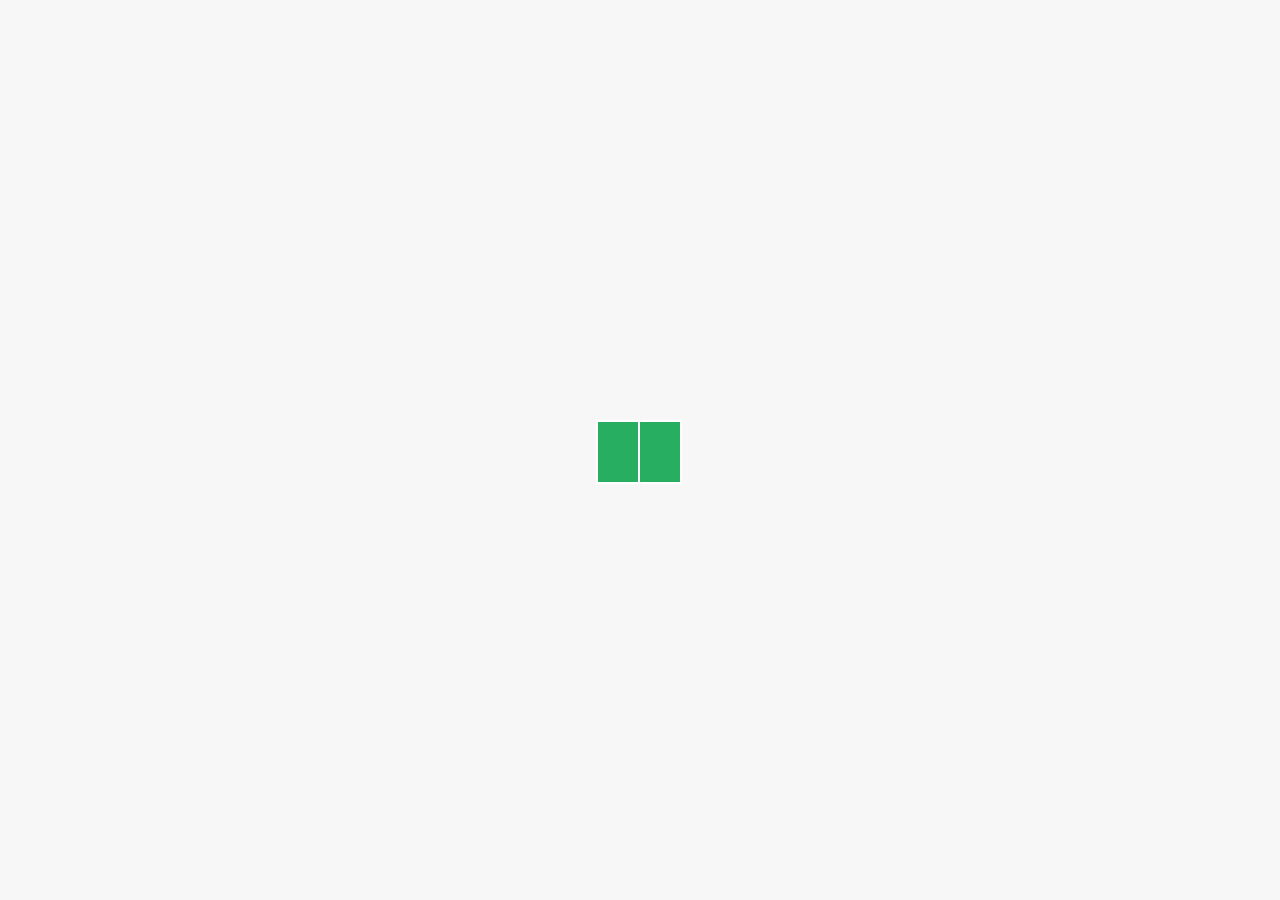
==== explore.html @ 34c66d19 "website cleaned for fresh start, 3 new pags added, favorites section added, dummy testimonials remov" ====
<!DOCTYPE html>
<html lang="en">
<head>
    <meta charset="UTF-8">
    <meta name="viewport" content="width=device-width, initial-scale=1.0">
    <title>Bookly | Explore</title>
    <link rel="stylesheet" href="https://cdnjs.cloudflare.com/ajax/libs/font-awesome/5.15.4/css/all.min.css">
    <link rel="stylesheet" href="style.css">
</head>
<body>

    <div class="loader-container"><div class="flipping-book"></div></div>

    <header class="header">
        <div class="header-1">
            <a href="index.html" class="logo"><i class="fas fa-book-open"></i> bookly</a>
            <div class="icons">
                <i class="fas fa-moon" id="theme-toggle"></i>
            </div>
        </div>
        <nav class="navbar">
            <a href="index.html">Home</a>
            <a href="library.html">Library</a>
            <a href="explore.html" class="active">Explore</a>
            <a href="support.html">Support</a>
        </nav>
    </header>

    <main>
        <section>
            <h2 class="heading"><span>Beyond Bookly</span></h2>
            <p style="text-align: center; font-size: 1.6rem; margin-bottom: 4rem;">Check out these other highly recommended free resources to aid your studies.</p>
            
            <div class="book-grid">
                <div class="book-card" style="padding: 4rem 2rem;">
                    <i class="fas fa-globe" style="font-size: 5rem; color: var(--green); margin-bottom: 2rem;"></i>
                    <h3>Official NCERT Portal</h3>
                    <p style="font-size: 1.4rem; color: var(--text-light); margin-bottom: 2rem;">Direct access to government curriculums.</p>
                    <a href="https://ncert.nic.in/" target="_blank" class="btn">Visit Site</a>
                </div>

                <div class="book-card" style="padding: 4rem 2rem;">
                    <i class="fas fa-laptop-code" style="font-size: 5rem; color: var(--green); margin-bottom: 2rem;"></i>
                    <h3>Khan Academy</h3>
                    <p style="font-size: 1.4rem; color: var(--text-light); margin-bottom: 2rem;">Free video tutorials and interactive lessons.</p>
                    <a href="https://www.khanacademy.org/" target="_blank" class="btn">Visit Site</a>
                </div>

                <div class="book-card" style="padding: 4rem 2rem;">
                    <i class="fas fa-university" style="font-size: 5rem; color: var(--green); margin-bottom: 2rem;"></i>
                    <h3>Project Gutenberg</h3>
                    <p style="font-size: 1.4rem; color: var(--text-light); margin-bottom: 2rem;">Library of over 70,000 free classic eBooks.</p>
                    <a href="https://www.gutenberg.org/" target="_blank" class="btn">Visit Site</a>
                </div>
            </div>
        </section>
    </main>

    <footer class="footer">
        <div class="credit">Created by Srijit Banerjee | All Rights Reserved</div>
    </footer>

    <script src="script.js"></script>
</body>
</html>
---- style.css ----
@import url('https://fonts.googleapis.com/css2?family=Poppins:wght@300;400;500;600&display=swap');

:root {
    --green: #27ae60;
    --dark-green: #219150;
    --bg-color: #f7f7f7;
    --text-main: #444;
    --text-light: #666;
    --card-bg: #fff;
    --border: 1px solid rgba(0,0,0,0.1);
    --shadow: 0 .5rem 1rem rgba(0,0,0,0.1);
}

/* Dark Mode Variables */
body.dark-mode {
    --bg-color: #1a1a1a;
    --text-main: #f1f1f1;
    --text-light: #bbb;
    --card-bg: #2a2a2a;
    --border: 1px solid rgba(255,255,255,0.1);
    --shadow: 0 .5rem 1rem rgba(0,0,0,0.3);
}

* {
    margin: 0; padding: 0;
    box-sizing: border-box;
    font-family: 'Poppins', sans-serif;
    text-decoration: none;
    transition: background-color 0.3s, color 0.3s;
}

html {
    font-size: 62.5%;
    scroll-behavior: smooth;
}

/* Sticky Footer Layout */
body {
    background: var(--bg-color);
    color: var(--text-main);
    display: flex;
    flex-direction: column;
    min-height: 100vh;
}

section { padding: 5rem 9%; }
main { flex: 1; } /* Pushes footer to bottom */

.heading { text-align: center; margin-bottom: 3rem; }
.heading span { font-size: 3rem; color: var(--text-main); border-bottom: 3px solid var(--green); padding-bottom: 0.5rem; }

.btn {
    display: inline-block;
    padding: 1rem 3rem;
    border-radius: 0.5rem;
    color: #fff;
    background: var(--green);
    font-size: 1.7rem;
    font-weight: 500;
    cursor: pointer;
    border: none;
}
.btn:hover { background: var(--dark-green); }

/* Header Improvements */
.header { background: var(--card-bg); box-shadow: var(--shadow); position: sticky; top: 0; z-index: 1000; }
.header-1 { display: flex; justify-content: space-between; align-items: center; padding: 2rem 9%; }
.logo { font-size: 2.5rem; font-weight: 600; color: var(--text-main); }
.logo i { color: var(--green); }

.search-form { display: flex; align-items: center; background: var(--bg-color); border-radius: 5rem; padding: 0.5rem 2rem; width: 40rem; }
.search-form input { background: transparent; border: none; font-size: 1.6rem; width: 100%; outline: none; color: var(--text-main); }
.search-form label { font-size: 2rem; color: var(--text-light); cursor: pointer; }

.icons i, .icons a { font-size: 2.5rem; color: var(--text-main); margin-left: 2rem; cursor: pointer; }
.icons i:hover, .icons a:hover { color: var(--green); }

.navbar { display: flex; justify-content: center; background: var(--green); }
.navbar a { color: #fff; font-size: 1.6rem; padding: 1.5rem 3rem; }
.navbar a:hover, .navbar a.active { background: var(--dark-green); }

/* Books Grid & Cards */
.book-grid { display: grid; grid-template-columns: repeat(auto-fit, minmax(25rem, 1fr)); gap: 2rem; }
.book-card { background: var(--card-bg); border-radius: 1rem; padding: 2rem; text-align: center; border: var(--border); position: relative; }
.book-card:hover { transform: translateY(-5px); box-shadow: var(--shadow); }
.book-card img { height: 20rem; object-fit: cover; margin-bottom: 1.5rem; border-radius: 0.5rem; }
.book-card h3 { font-size: 1.8rem; color: var(--text-main); margin-bottom: 1rem; }
.fav-btn { position: absolute; top: 1.5rem; right: 1.5rem; font-size: 2rem; color: #ccc; cursor: pointer; background: var(--card-bg); padding: 0.5rem; border-radius: 50%; }
.fav-btn.active { color: #e74c3c; } /* Red heart */

/* Modern Subscription Widget */
.newsletter { background: var(--card-bg); text-align: center; border-radius: 1rem; margin: 2rem 9%; padding: 4rem 2rem; border: var(--border); }
.newsletter h3 { font-size: 2.5rem; margin-bottom: 1rem; }
.newsletter form { display: flex; max-width: 50rem; margin: 0 auto; border-radius: 5rem; overflow: hidden; border: 1px solid var(--green); }
.newsletter input[type="email"] { flex: 1; padding: 1.5rem 2rem; font-size: 1.6rem; border: none; outline: none; background: var(--bg-color); color: var(--text-main); }
.newsletter input[type="submit"] { background: var(--green); color: #fff; border: none; padding: 0 3rem; font-size: 1.6rem; cursor: pointer; }

/* Fixed Footer */
.footer { background: var(--card-bg); border-top: var(--border); padding: 5rem 9% 2rem; margin-top: auto; }
.footer .box-container { display: grid; grid-template-columns: repeat(auto-fit, minmax(25rem, 1fr)); gap: 3rem; }
.footer h3 { font-size: 2.2rem; color: var(--text-main); margin-bottom: 2rem; }
.footer a { display: block; font-size: 1.5rem; color: var(--text-light); margin-bottom: 1rem; }
.footer a:hover { color: var(--green); padding-left: 1rem; }
.credit { text-align: center; font-size: 1.5rem; color: var(--text-light); border-top: var(--border); padding-top: 2rem; margin-top: 3rem; }

/* Iconic Flipping Book Loader */
.loader-container { position: fixed; inset: 0; background: var(--bg-color); display: flex; justify-content: center; align-items: center; z-index: 10000; transition: opacity 0.5s ease; }
.loader-container.hidden { opacity: 0; pointer-events: none; }
.flipping-book { width: 80px; height: 60px; position: relative; perspective: 200px; }
.flipping-book::before, .flipping-book::after { content: ''; position: absolute; width: 50%; height: 100%; background: var(--green); border: 2px solid #fff; border-radius: 2px; }
.flipping-book::before { right: 50%; transform-origin: right; animation: flipPage 1.2s infinite linear; }
.flipping-book::after { left: 50%; border-left: none; }
@keyframes flipPage { 0% { transform: rotateY(0deg); } 100% { transform: rotateY(-180deg); } }
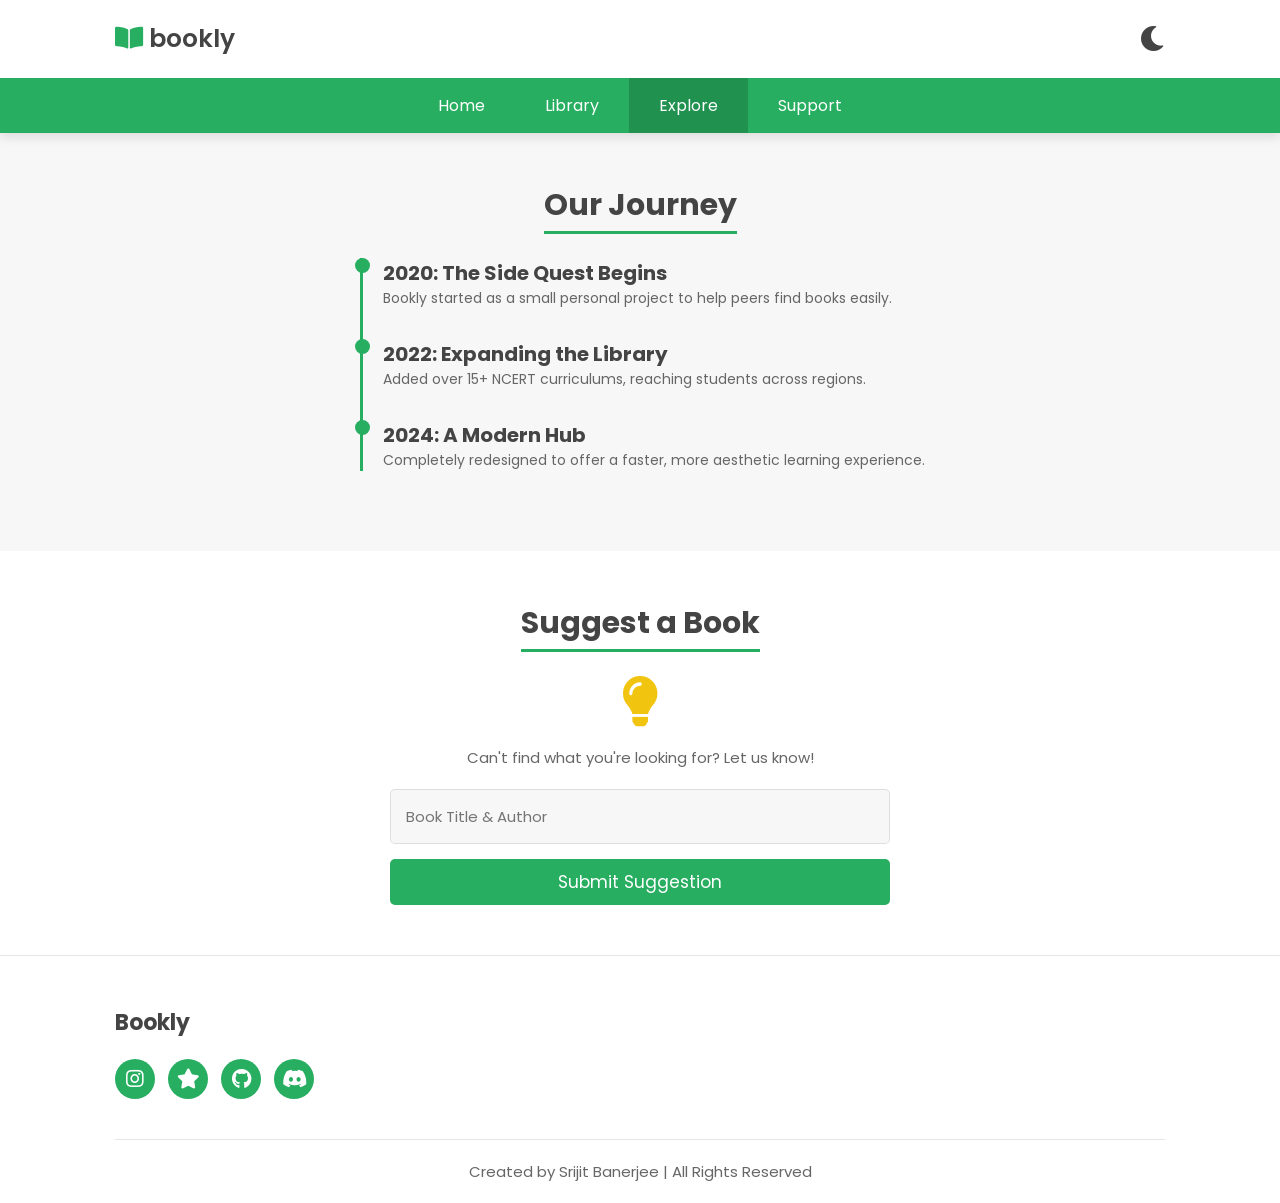
==== commit 76e966e8: "Pages organised, 4 sliders added in home page, top shelf shifted to centre, map added in support pag" ====
--- a/explore.html
+++ b/explore.html
@@ -9,7 +9,9 @@
 </head>
 <body>
 
-    <div class="loader-container"><div class="flipping-book"></div></div>
+    <div class="loader-container">
+        <div class="book-loader"><div class="cover left"></div><div class="page"></div><div class="page"></div><div class="page"></div><div class="cover right"></div></div>
+    </div>
 
     <header class="header">
         <div class="header-1">
@@ -28,35 +30,50 @@
 
     <main>
         <section>
-            <h2 class="heading"><span>Beyond Bookly</span></h2>
-            <p style="text-align: center; font-size: 1.6rem; margin-bottom: 4rem;">Check out these other highly recommended free resources to aid your studies.</p>
-            
-            <div class="book-grid">
-                <div class="book-card" style="padding: 4rem 2rem;">
-                    <i class="fas fa-globe" style="font-size: 5rem; color: var(--green); margin-bottom: 2rem;"></i>
-                    <h3>Official NCERT Portal</h3>
-                    <p style="font-size: 1.4rem; color: var(--text-light); margin-bottom: 2rem;">Direct access to government curriculums.</p>
-                    <a href="https://ncert.nic.in/" target="_blank" class="btn">Visit Site</a>
+            <h2 class="heading"><span>Our Journey</span></h2>
+            <div style="max-width: 600px; margin: 0 auto;">
+                <div class="timeline">
+                    <div class="timeline-item">
+                        <h3>2020: The Side Quest Begins</h3>
+                        <p>Bookly started as a small personal project to help peers find books easily.</p>
+                    </div>
+                    <div class="timeline-item">
+                        <h3>2022: Expanding the Library</h3>
+                        <p>Added over 15+ NCERT curriculums, reaching students across regions.</p>
+                    </div>
+                    <div class="timeline-item">
+                        <h3>2024: A Modern Hub</h3>
+                        <p>Completely redesigned to offer a faster, more aesthetic learning experience.</p>
+                    </div>
                 </div>
+            </div>
+        </section>
 
-                <div class="book-card" style="padding: 4rem 2rem;">
-                    <i class="fas fa-laptop-code" style="font-size: 5rem; color: var(--green); margin-bottom: 2rem;"></i>
-                    <h3>Khan Academy</h3>
-                    <p style="font-size: 1.4rem; color: var(--text-light); margin-bottom: 2rem;">Free video tutorials and interactive lessons.</p>
-                    <a href="https://www.khanacademy.org/" target="_blank" class="btn">Visit Site</a>
-                </div>
-
-                <div class="book-card" style="padding: 4rem 2rem;">
-                    <i class="fas fa-university" style="font-size: 5rem; color: var(--green); margin-bottom: 2rem;"></i>
-                    <h3>Project Gutenberg</h3>
-                    <p style="font-size: 1.4rem; color: var(--text-light); margin-bottom: 2rem;">Library of over 70,000 free classic eBooks.</p>
-                    <a href="https://www.gutenberg.org/" target="_blank" class="btn">Visit Site</a>
-                </div>
+        <section style="background: var(--card-bg);">
+            <h2 class="heading"><span>Suggest a Book</span></h2>
+            <div style="max-width: 500px; margin: 0 auto; text-align: center;">
+                <i class="fas fa-lightbulb" style="font-size: 5rem; color: #f1c40f; margin-bottom: 2rem;"></i>
+                <p style="font-size: 1.5rem; color: var(--text-light); margin-bottom: 2rem;">Can't find what you're looking for? Let us know!</p>
+                <form action="#">
+                    <input type="text" class="input-box" placeholder="Book Title & Author" required>
+                    <input type="submit" value="Submit Suggestion" class="btn" style="width: 100%;">
+                </form>
             </div>
         </section>
     </main>
 
     <footer class="footer">
+        <div class="box-container">
+            <div class="box">
+                <h3>Bookly</h3>
+                <div class="social-icons">
+                    <a href="#"><i class="fab fa-instagram"></i></a>
+                    <a href="#" title="Stardance"><i class="fas fa-star"></i></a>
+                    <a href="#"><i class="fab fa-github"></i></a>
+                    <a href="#"><i class="fab fa-discord"></i></a>
+                </div>
+            </div>
+        </div>
         <div class="credit">Created by Srijit Banerjee | All Rights Reserved</div>
     </footer>
 
--- a/style.css
+++ b/style.css
@@ -11,7 +11,6 @@
     --shadow: 0 .5rem 1rem rgba(0,0,0,0.1);
 }
 
-/* Dark Mode Variables */
 body.dark-mode {
     --bg-color: #1a1a1a;
     --text-main: #f1f1f1;
@@ -22,62 +21,45 @@
 }
 
 * {
-    margin: 0; padding: 0;
+    margin: 0; 
+    padding: 0;
     box-sizing: border-box;
     font-family: 'Poppins', sans-serif;
     text-decoration: none;
     transition: background-color 0.3s, color 0.3s;
 }
 
-html {
-    font-size: 62.5%;
-    scroll-behavior: smooth;
-}
-
-/* Sticky Footer Layout */
-body {
-    background: var(--bg-color);
-    color: var(--text-main);
-    display: flex;
-    flex-direction: column;
-    min-height: 100vh;
-}
-
+html { font-size: 62.5%; scroll-behavior: smooth; }
+body { background: var(--bg-color); color: var(--text-main); display: flex; flex-direction: column; min-height: 100vh; }
 section { padding: 5rem 9%; }
-main { flex: 1; } /* Pushes footer to bottom */
+main { flex: 1; }
 
 .heading { text-align: center; margin-bottom: 3rem; }
 .heading span { font-size: 3rem; color: var(--text-main); border-bottom: 3px solid var(--green); padding-bottom: 0.5rem; }
 
-.btn {
-    display: inline-block;
-    padding: 1rem 3rem;
-    border-radius: 0.5rem;
-    color: #fff;
-    background: var(--green);
-    font-size: 1.7rem;
-    font-weight: 500;
-    cursor: pointer;
-    border: none;
-}
+.btn { display: inline-block; padding: 1rem 3rem; border-radius: 0.5rem; color: #fff; background: var(--green); font-size: 1.7rem; cursor: pointer; border: none; }
 .btn:hover { background: var(--dark-green); }
 
-/* Header Improvements */
+/* Header */
 .header { background: var(--card-bg); box-shadow: var(--shadow); position: sticky; top: 0; z-index: 1000; }
 .header-1 { display: flex; justify-content: space-between; align-items: center; padding: 2rem 9%; }
 .logo { font-size: 2.5rem; font-weight: 600; color: var(--text-main); }
 .logo i { color: var(--green); }
-
 .search-form { display: flex; align-items: center; background: var(--bg-color); border-radius: 5rem; padding: 0.5rem 2rem; width: 40rem; }
 .search-form input { background: transparent; border: none; font-size: 1.6rem; width: 100%; outline: none; color: var(--text-main); }
 .search-form label { font-size: 2rem; color: var(--text-light); cursor: pointer; }
-
 .icons i, .icons a { font-size: 2.5rem; color: var(--text-main); margin-left: 2rem; cursor: pointer; }
 .icons i:hover, .icons a:hover { color: var(--green); }
-
 .navbar { display: flex; justify-content: center; background: var(--green); }
 .navbar a { color: #fff; font-size: 1.6rem; padding: 1.5rem 3rem; }
 .navbar a:hover, .navbar a.active { background: var(--dark-green); }
+
+/* Hero Shelf & Spotlight */
+.shelf-container { position: relative; margin: 4rem auto; max-width: 800px; padding-top: 5rem;}
+.spotlight { position: absolute; top: 0; left: 50%; transform: translateX(-50%); width: 300px; height: 300px; background: radial-gradient(ellipse at top, rgba(255, 255, 200, 0.5) 0%, transparent 70%); pointer-events: none; z-index: 10; }
+body.dark-mode .spotlight { background: radial-gradient(ellipse at top, rgba(255, 255, 200, 0.15) 0%, transparent 70%); }
+.shelf { border-bottom: 15px solid #444; border-radius: 3px; position: relative; box-shadow: 0 10px 15px rgba(0,0,0,0.2); }
+.shelf::before { content: ''; position: absolute; top: 15px; left: 0; width: 100%; height: 10px; background: #222; }
 
 /* Books Grid & Cards */
 .book-grid { display: grid; grid-template-columns: repeat(auto-fit, minmax(25rem, 1fr)); gap: 2rem; }
@@ -86,28 +68,46 @@
 .book-card img { height: 20rem; object-fit: cover; margin-bottom: 1.5rem; border-radius: 0.5rem; }
 .book-card h3 { font-size: 1.8rem; color: var(--text-main); margin-bottom: 1rem; }
 .fav-btn { position: absolute; top: 1.5rem; right: 1.5rem; font-size: 2rem; color: #ccc; cursor: pointer; background: var(--card-bg); padding: 0.5rem; border-radius: 50%; }
-.fav-btn.active { color: #e74c3c; } /* Red heart */
+.fav-btn.active { color: #e74c3c; }
 
-/* Modern Subscription Widget */
-.newsletter { background: var(--card-bg); text-align: center; border-radius: 1rem; margin: 2rem 9%; padding: 4rem 2rem; border: var(--border); }
-.newsletter h3 { font-size: 2.5rem; margin-bottom: 1rem; }
-.newsletter form { display: flex; max-width: 50rem; margin: 0 auto; border-radius: 5rem; overflow: hidden; border: 1px solid var(--green); }
-.newsletter input[type="email"] { flex: 1; padding: 1.5rem 2rem; font-size: 1.6rem; border: none; outline: none; background: var(--bg-color); color: var(--text-main); }
-.newsletter input[type="submit"] { background: var(--green); color: #fff; border: none; padding: 0 3rem; font-size: 1.6rem; cursor: pointer; }
+/* Library Filters */
+.filter-menu { display: flex; justify-content: center; gap: 1rem; margin-bottom: 3rem; flex-wrap: wrap; }
+.filter-btn { background: var(--card-bg); border: var(--border); padding: 1rem 2rem; font-size: 1.5rem; color: var(--text-main); cursor: pointer; border-radius: 5rem; }
+.filter-btn.active, .filter-btn:hover { background: var(--green); color: #fff; }
 
-/* Fixed Footer */
+/* Featured Widget */
+.featured-widget { display: flex; align-items: center; gap: 3rem; background: var(--card-bg); border: var(--border); border-radius: 1rem; padding: 4rem; margin: 4rem 9%; box-shadow: var(--shadow); }
+.featured-widget img { max-width: 300px; border-radius: 1rem; }
+.featured-content h2 { font-size: 3rem; color: var(--green); margin-bottom: 1rem; }
+.featured-content p { font-size: 1.5rem; color: var(--text-light); line-height: 1.8; margin-bottom: 2rem; }
+
+/* Forms & Timeline */
+.input-box { width: 100%; padding: 1.5rem; margin-bottom: 1.5rem; border: var(--border); border-radius: .5rem; background: var(--bg-color); color: var(--text-main); font-size: 1.5rem; outline: none; }
+.timeline { border-left: 3px solid var(--green); padding-left: 2rem; margin-left: 2rem; }
+.timeline-item { margin-bottom: 3rem; position: relative; }
+.timeline-item::before { content: ''; position: absolute; left: -2.8rem; top: 0; width: 1.5rem; height: 1.5rem; background: var(--green); border-radius: 50%; }
+.timeline-item h3 { font-size: 2rem; color: var(--text-main); }
+.timeline-item p { font-size: 1.4rem; color: var(--text-light); }
+
+/* Footer */
 .footer { background: var(--card-bg); border-top: var(--border); padding: 5rem 9% 2rem; margin-top: auto; }
 .footer .box-container { display: grid; grid-template-columns: repeat(auto-fit, minmax(25rem, 1fr)); gap: 3rem; }
 .footer h3 { font-size: 2.2rem; color: var(--text-main); margin-bottom: 2rem; }
 .footer a { display: block; font-size: 1.5rem; color: var(--text-light); margin-bottom: 1rem; }
 .footer a:hover { color: var(--green); padding-left: 1rem; }
+.social-icons a { display: inline-block; font-size: 2rem; color: #fff; background: var(--green); width: 4rem; height: 4rem; line-height: 4rem; text-align: center; border-radius: 50%; margin-right: 1rem; }
+.social-icons a:hover { background: var(--dark-green); transform: scale(1.1); }
 .credit { text-align: center; font-size: 1.5rem; color: var(--text-light); border-top: var(--border); padding-top: 2rem; margin-top: 3rem; }
 
-/* Iconic Flipping Book Loader */
+/* New Realistic Book Loader */
 .loader-container { position: fixed; inset: 0; background: var(--bg-color); display: flex; justify-content: center; align-items: center; z-index: 10000; transition: opacity 0.5s ease; }
 .loader-container.hidden { opacity: 0; pointer-events: none; }
-.flipping-book { width: 80px; height: 60px; position: relative; perspective: 200px; }
-.flipping-book::before, .flipping-book::after { content: ''; position: absolute; width: 50%; height: 100%; background: var(--green); border: 2px solid #fff; border-radius: 2px; }
-.flipping-book::before { right: 50%; transform-origin: right; animation: flipPage 1.2s infinite linear; }
-.flipping-book::after { left: 50%; border-left: none; }
-@keyframes flipPage { 0% { transform: rotateY(0deg); } 100% { transform: rotateY(-180deg); } }+.book-loader { width: 80px; height: 60px; position: relative; perspective: 400px; }
+.book-loader .cover { position: absolute; width: 50%; height: 100%; background: var(--green); border-radius: 2px; }
+.book-loader .cover.left { left: 0; }
+.book-loader .cover.right { right: 0; }
+.book-loader .page { position: absolute; right: 50%; width: 50%; height: 96%; top: 2%; background: #fff; border: 1px solid #ddd; transform-origin: right; border-radius: 2px; animation: shuffle 1.5s infinite linear; }
+.book-loader .page:nth-child(3) { animation-delay: 0.2s; }
+.book-loader .page:nth-child(4) { animation-delay: 0.4s; }
+.book-loader .page:nth-child(5) { animation-delay: 0.6s; }
+@keyframes shuffle { 0% { transform: rotateY(0deg); z-index: 10; } 100% { transform: rotateY(-180deg); z-index: 1; } }
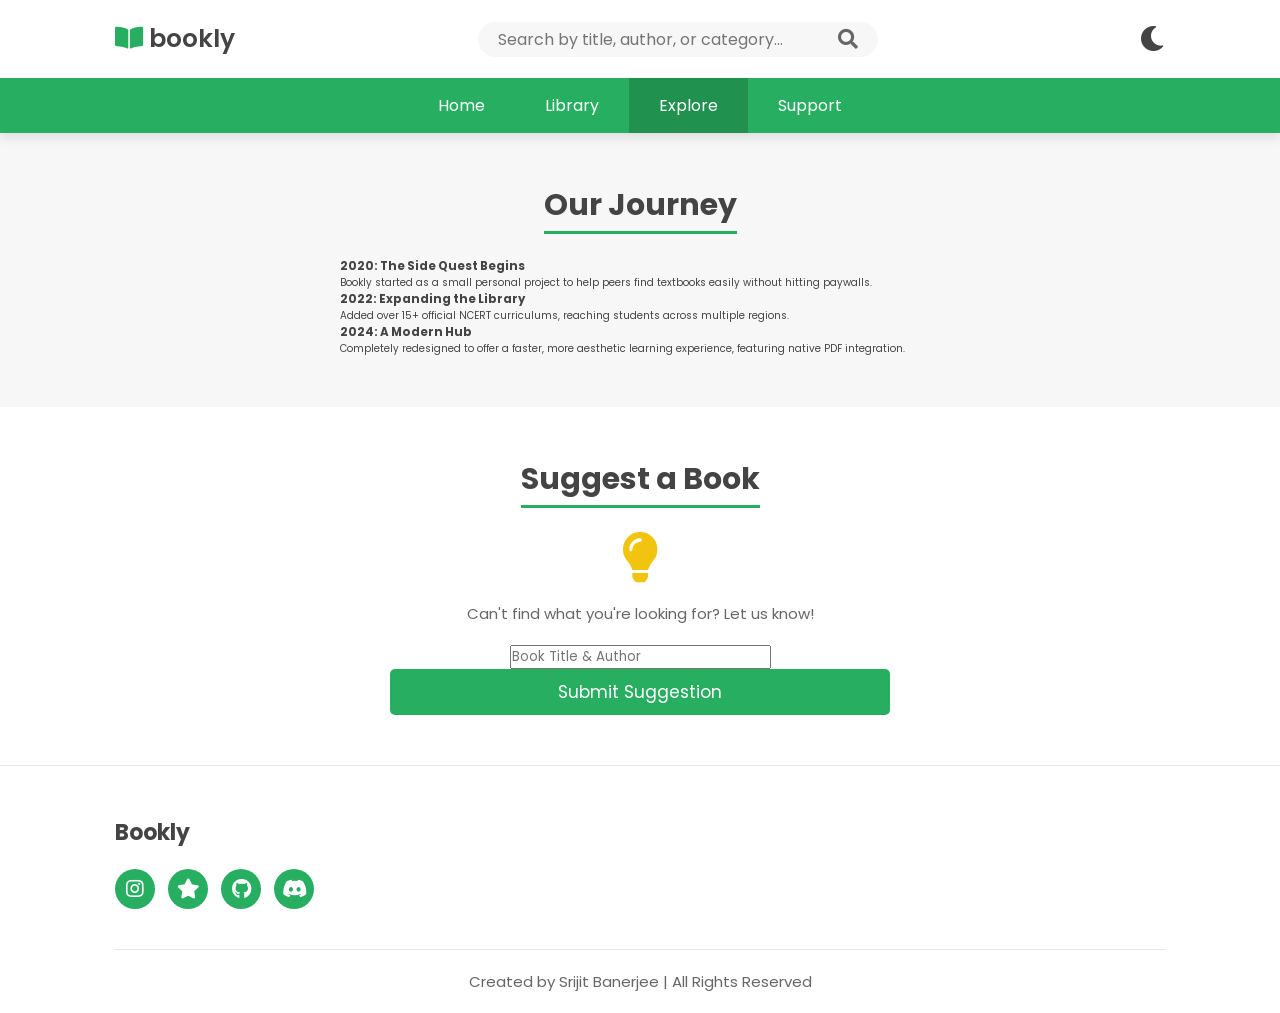
==== commit 52be1560: "Implement global search engine and structural standardization and standardized the header across all" ====
--- a/explore.html
+++ b/explore.html
@@ -16,6 +16,13 @@
     <header class="header">
         <div class="header-1">
             <a href="index.html" class="logo"><i class="fas fa-book-open"></i> bookly</a>
+            
+            <form action="" class="search-form">
+                <input type="search" placeholder="Search by title, author, or category..." id="search-box">
+                <label for="search-box" class="fas fa-search"></label>
+                <div id="search-results" class="search-results-container hidden"></div>
+            </form>
+
             <div class="icons">
                 <i class="fas fa-moon" id="theme-toggle"></i>
             </div>
@@ -35,15 +42,15 @@
                 <div class="timeline">
                     <div class="timeline-item">
                         <h3>2020: The Side Quest Begins</h3>
-                        <p>Bookly started as a small personal project to help peers find books easily.</p>
+                        <p>Bookly started as a small personal project to help peers find textbooks easily without hitting paywalls.</p>
                     </div>
                     <div class="timeline-item">
                         <h3>2022: Expanding the Library</h3>
-                        <p>Added over 15+ NCERT curriculums, reaching students across regions.</p>
+                        <p>Added over 15+ official NCERT curriculums, reaching students across multiple regions.</p>
                     </div>
                     <div class="timeline-item">
                         <h3>2024: A Modern Hub</h3>
-                        <p>Completely redesigned to offer a faster, more aesthetic learning experience.</p>
+                        <p>Completely redesigned to offer a faster, more aesthetic learning experience, featuring native PDF integration.</p>
                     </div>
                 </div>
             </div>
@@ -61,6 +68,24 @@
             </div>
         </section>
     </main>
+
+    <div id="book-modal" class="modal-overlay hidden">
+        <div class="modal-content">
+            <span class="close-btn" id="close-modal">&times;</span>
+            <div class="modal-body">
+                <img id="modal-img" src="" alt="Book Cover">
+                <div class="modal-info">
+                    <h2 id="modal-title">Book Title</h2>
+                    <p class="author-line">By <span id="modal-author"></span> &bull; <span id="modal-pages"></span> Pages</p>
+                    <p id="modal-desc" class="description"></p>
+                    <div class="modal-actions">
+                        <a href="#" id="modal-read-btn" class="btn" target="_blank"><i class="fas fa-book-reader"></i> Read Online</a>
+                        <a href="#" id="modal-download-btn" class="btn outline" download><i class="fas fa-download"></i> Download</a>
+                    </div>
+                </div>
+            </div>
+        </div>
+    </div>
 
     <footer class="footer">
         <div class="box-container">
--- a/style.css
+++ b/style.css
@@ -1,42 +1,22 @@
 @import url('https://fonts.googleapis.com/css2?family=Poppins:wght@300;400;500;600&display=swap');
 
 :root {
-    --green: #27ae60;
-    --dark-green: #219150;
-    --bg-color: #f7f7f7;
-    --text-main: #444;
-    --text-light: #666;
-    --card-bg: #fff;
-    --border: 1px solid rgba(0,0,0,0.1);
-    --shadow: 0 .5rem 1rem rgba(0,0,0,0.1);
+    --green: #27ae60; --dark-green: #219150; --bg-color: #f7f7f7;
+    --text-main: #444; --text-light: #666; --card-bg: #fff;
+    --border: 1px solid rgba(0,0,0,0.1); --shadow: 0 .5rem 1rem rgba(0,0,0,0.1);
 }
 
 body.dark-mode {
-    --bg-color: #1a1a1a;
-    --text-main: #f1f1f1;
-    --text-light: #bbb;
-    --card-bg: #2a2a2a;
-    --border: 1px solid rgba(255,255,255,0.1);
-    --shadow: 0 .5rem 1rem rgba(0,0,0,0.3);
+    --bg-color: #1a1a1a; --text-main: #f1f1f1; --text-light: #bbb;
+    --card-bg: #2a2a2a; --border: 1px solid rgba(255,255,255,0.1); --shadow: 0 .5rem 1rem rgba(0,0,0,0.3);
 }
 
-* {
-    margin: 0; 
-    padding: 0;
-    box-sizing: border-box;
-    font-family: 'Poppins', sans-serif;
-    text-decoration: none;
-    transition: background-color 0.3s, color 0.3s;
-}
-
+* { margin: 0; padding: 0; box-sizing: border-box; font-family: 'Poppins', sans-serif; text-decoration: none; transition: background-color 0.3s, color 0.3s; }
 html { font-size: 62.5%; scroll-behavior: smooth; }
 body { background: var(--bg-color); color: var(--text-main); display: flex; flex-direction: column; min-height: 100vh; }
-section { padding: 5rem 9%; }
-main { flex: 1; }
-
+section { padding: 5rem 9%; } main { flex: 1; }
 .heading { text-align: center; margin-bottom: 3rem; }
 .heading span { font-size: 3rem; color: var(--text-main); border-bottom: 3px solid var(--green); padding-bottom: 0.5rem; }
-
 .btn { display: inline-block; padding: 1rem 3rem; border-radius: 0.5rem; color: #fff; background: var(--green); font-size: 1.7rem; cursor: pointer; border: none; }
 .btn:hover { background: var(--dark-green); }
 
@@ -45,7 +25,7 @@
 .header-1 { display: flex; justify-content: space-between; align-items: center; padding: 2rem 9%; }
 .logo { font-size: 2.5rem; font-weight: 600; color: var(--text-main); }
 .logo i { color: var(--green); }
-.search-form { display: flex; align-items: center; background: var(--bg-color); border-radius: 5rem; padding: 0.5rem 2rem; width: 40rem; }
+.search-form { display: flex; align-items: center; background: var(--bg-color); border-radius: 5rem; padding: 0.5rem 2rem; width: 40rem; position: relative; }
 .search-form input { background: transparent; border: none; font-size: 1.6rem; width: 100%; outline: none; color: var(--text-main); }
 .search-form label { font-size: 2rem; color: var(--text-light); cursor: pointer; }
 .icons i, .icons a { font-size: 2.5rem; color: var(--text-main); margin-left: 2rem; cursor: pointer; }
@@ -54,40 +34,53 @@
 .navbar a { color: #fff; font-size: 1.6rem; padding: 1.5rem 3rem; }
 .navbar a:hover, .navbar a.active { background: var(--dark-green); }
 
-/* Hero Shelf & Spotlight */
+/* --- NEW: Live Search Dropdown --- */
+.search-results-container { position: absolute; top: 120%; left: 0; width: 100%; background: var(--card-bg); border-radius: 1rem; box-shadow: var(--shadow); max-height: 350px; overflow-y: auto; z-index: 1001; border: var(--border); }
+.search-results-container.hidden { display: none; }
+.search-item { padding: 1.5rem; border-bottom: var(--border); display: flex; align-items: center; gap: 1.5rem; cursor: pointer; }
+.search-item:last-child { border-bottom: none; }
+.search-item:hover { background: var(--bg-color); }
+.search-item img { width: 40px; height: 60px; object-fit: cover; border-radius: 0.5rem; }
+.search-item h4 { font-size: 1.4rem; color: var(--text-main); margin-bottom: 0.2rem; }
+.search-item p { font-size: 1.2rem; color: var(--text-light); }
+
+/* Hero & General Components */
 .shelf-container { position: relative; margin: 4rem auto; max-width: 800px; padding-top: 5rem;}
 .spotlight { position: absolute; top: 0; left: 50%; transform: translateX(-50%); width: 300px; height: 300px; background: radial-gradient(ellipse at top, rgba(255, 255, 200, 0.5) 0%, transparent 70%); pointer-events: none; z-index: 10; }
 body.dark-mode .spotlight { background: radial-gradient(ellipse at top, rgba(255, 255, 200, 0.15) 0%, transparent 70%); }
 .shelf { border-bottom: 15px solid #444; border-radius: 3px; position: relative; box-shadow: 0 10px 15px rgba(0,0,0,0.2); }
 .shelf::before { content: ''; position: absolute; top: 15px; left: 0; width: 100%; height: 10px; background: #222; }
-
-/* Books Grid & Cards */
 .book-grid { display: grid; grid-template-columns: repeat(auto-fit, minmax(25rem, 1fr)); gap: 2rem; }
 .book-card { background: var(--card-bg); border-radius: 1rem; padding: 2rem; text-align: center; border: var(--border); position: relative; }
 .book-card:hover { transform: translateY(-5px); box-shadow: var(--shadow); }
 .book-card img { height: 20rem; object-fit: cover; margin-bottom: 1.5rem; border-radius: 0.5rem; }
 .book-card h3 { font-size: 1.8rem; color: var(--text-main); margin-bottom: 1rem; }
-.fav-btn { position: absolute; top: 1.5rem; right: 1.5rem; font-size: 2rem; color: #ccc; cursor: pointer; background: var(--card-bg); padding: 0.5rem; border-radius: 50%; }
+.fav-btn { position: absolute; top: 1.5rem; right: 1.5rem; font-size: 2rem; color: #ccc; cursor: pointer; background: var(--card-bg); padding: 0.5rem; border-radius: 50%; z-index: 5; }
 .fav-btn.active { color: #e74c3c; }
-
-/* Library Filters */
 .filter-menu { display: flex; justify-content: center; gap: 1rem; margin-bottom: 3rem; flex-wrap: wrap; }
 .filter-btn { background: var(--card-bg); border: var(--border); padding: 1rem 2rem; font-size: 1.5rem; color: var(--text-main); cursor: pointer; border-radius: 5rem; }
 .filter-btn.active, .filter-btn:hover { background: var(--green); color: #fff; }
-
-/* Featured Widget */
 .featured-widget { display: flex; align-items: center; gap: 3rem; background: var(--card-bg); border: var(--border); border-radius: 1rem; padding: 4rem; margin: 4rem 9%; box-shadow: var(--shadow); }
 .featured-widget img { max-width: 300px; border-radius: 1rem; }
 .featured-content h2 { font-size: 3rem; color: var(--green); margin-bottom: 1rem; }
 .featured-content p { font-size: 1.5rem; color: var(--text-light); line-height: 1.8; margin-bottom: 2rem; }
 
-/* Forms & Timeline */
-.input-box { width: 100%; padding: 1.5rem; margin-bottom: 1.5rem; border: var(--border); border-radius: .5rem; background: var(--bg-color); color: var(--text-main); font-size: 1.5rem; outline: none; }
-.timeline { border-left: 3px solid var(--green); padding-left: 2rem; margin-left: 2rem; }
-.timeline-item { margin-bottom: 3rem; position: relative; }
-.timeline-item::before { content: ''; position: absolute; left: -2.8rem; top: 0; width: 1.5rem; height: 1.5rem; background: var(--green); border-radius: 50%; }
-.timeline-item h3 { font-size: 2rem; color: var(--text-main); }
-.timeline-item p { font-size: 1.4rem; color: var(--text-light); }
+/* Book Modal UI */
+.modal-overlay { position: fixed; inset: 0; background: rgba(0,0,0,0.7); display: flex; justify-content: center; align-items: center; z-index: 2000; opacity: 1; transition: opacity 0.3s ease; backdrop-filter: blur(5px); }
+.modal-overlay.hidden { opacity: 0; pointer-events: none; }
+.modal-content { background: var(--card-bg); border-radius: 1.5rem; width: 90%; max-width: 800px; position: relative; padding: 4rem; transform: translateY(0); transition: transform 0.3s ease; box-shadow: 0 20px 40px rgba(0,0,0,0.3); }
+.modal-overlay.hidden .modal-content { transform: translateY(30px); }
+.close-btn { position: absolute; top: 1.5rem; right: 2.5rem; font-size: 3.5rem; color: var(--text-light); cursor: pointer; transition: 0.2s; }
+.close-btn:hover { color: #e74c3c; transform: scale(1.1); }
+.modal-body { display: flex; gap: 4rem; align-items: flex-start; flex-wrap: wrap; }
+.modal-body img { width: 250px; border-radius: 1rem; box-shadow: var(--shadow); }
+.modal-info { flex: 1; min-width: 300px; }
+.modal-info h2 { font-size: 3rem; color: var(--text-main); margin-bottom: 0.5rem; }
+.modal-info .author-line { font-size: 1.4rem; color: var(--green); font-weight: 500; margin-bottom: 2rem; }
+.modal-info .description { font-size: 1.5rem; color: var(--text-light); line-height: 1.8; margin-bottom: 3rem; }
+.modal-actions { display: flex; gap: 1.5rem; flex-wrap: wrap; }
+.btn.outline { background: transparent; border: 2px solid var(--green); color: var(--green); }
+.btn.outline:hover { background: var(--green); color: #fff; }
 
 /* Footer */
 .footer { background: var(--card-bg); border-top: var(--border); padding: 5rem 9% 2rem; margin-top: auto; }
@@ -99,7 +92,7 @@
 .social-icons a:hover { background: var(--dark-green); transform: scale(1.1); }
 .credit { text-align: center; font-size: 1.5rem; color: var(--text-light); border-top: var(--border); padding-top: 2rem; margin-top: 3rem; }
 
-/* New Realistic Book Loader */
+/* Loader */
 .loader-container { position: fixed; inset: 0; background: var(--bg-color); display: flex; justify-content: center; align-items: center; z-index: 10000; transition: opacity 0.5s ease; }
 .loader-container.hidden { opacity: 0; pointer-events: none; }
 .book-loader { width: 80px; height: 60px; position: relative; perspective: 400px; }
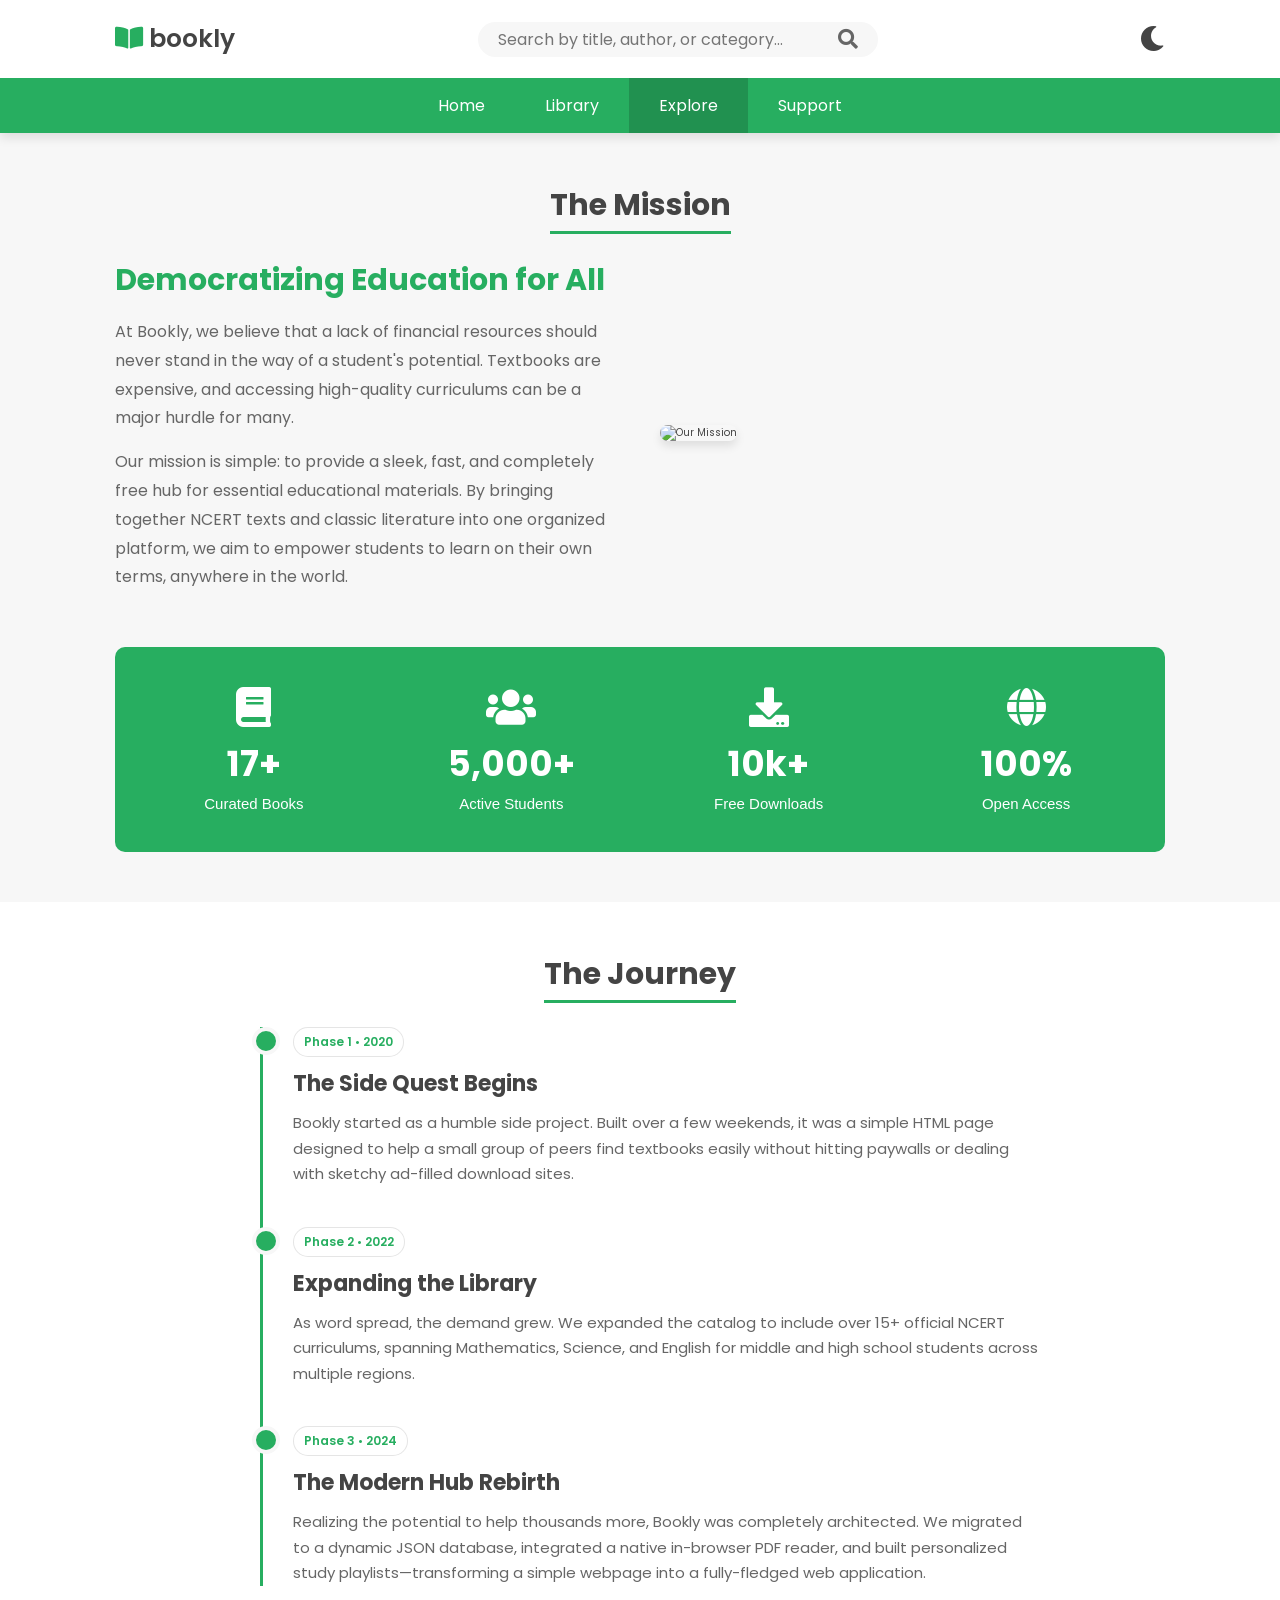
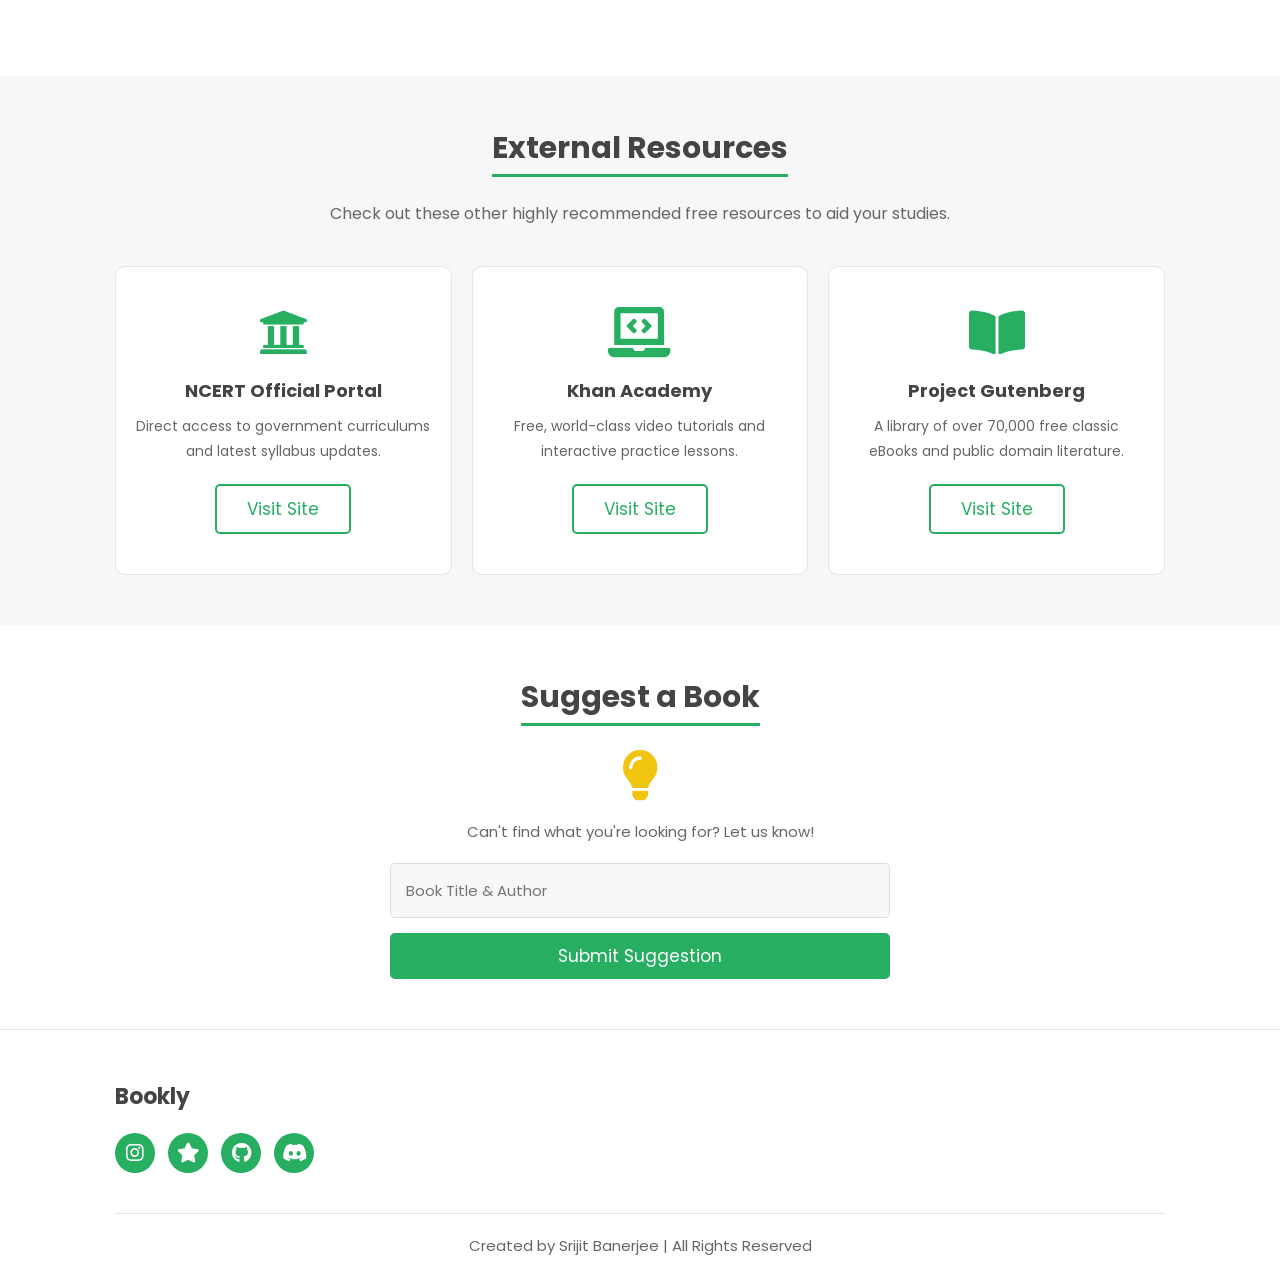
==== commit fcdf069f: "Redesigned explore page to add more sections and features" ====
--- a/explore.html
+++ b/explore.html
@@ -16,16 +16,12 @@
     <header class="header">
         <div class="header-1">
             <a href="index.html" class="logo"><i class="fas fa-book-open"></i> bookly</a>
-            
             <form action="" class="search-form">
                 <input type="search" placeholder="Search by title, author, or category..." id="search-box">
                 <label for="search-box" class="fas fa-search"></label>
                 <div id="search-results" class="search-results-container hidden"></div>
             </form>
-
-            <div class="icons">
-                <i class="fas fa-moon" id="theme-toggle"></i>
-            </div>
+            <div class="icons"><i class="fas fa-moon" id="theme-toggle"></i></div>
         </div>
         <nav class="navbar">
             <a href="index.html">Home</a>
@@ -37,21 +33,87 @@
 
     <main>
         <section>
-            <h2 class="heading"><span>Our Journey</span></h2>
-            <div style="max-width: 600px; margin: 0 auto;">
+            <h2 class="heading"><span>The Mission</span></h2>
+            <div class="mission-row">
+                <div class="mission-content">
+                    <h3>Democratizing Education for All</h3>
+                    <p>At Bookly, we believe that a lack of financial resources should never stand in the way of a student's potential. Textbooks are expensive, and accessing high-quality curriculums can be a major hurdle for many.</p>
+                    <p>Our mission is simple: to provide a sleek, fast, and completely free hub for essential educational materials. By bringing together NCERT texts and classic literature into one organized platform, we aim to empower students to learn on their own terms, anywhere in the world.</p>
+                </div>
+                <div class="mission-image">
+                    <img src="https://placehold.co/600x400/27ae60/white?text=Students+Learning" alt="Our Mission">
+                </div>
+            </div>
+
+            <div class="stats-container">
+                <div class="stat-box">
+                    <i class="fas fa-book"></i>
+                    <h3>17+</h3>
+                    <p>Curated Books</p>
+                </div>
+                <div class="stat-box">
+                    <i class="fas fa-users"></i>
+                    <h3>5,000+</h3>
+                    <p>Active Students</p>
+                </div>
+                <div class="stat-box">
+                    <i class="fas fa-download"></i>
+                    <h3>10k+</h3>
+                    <p>Free Downloads</p>
+                </div>
+                <div class="stat-box">
+                    <i class="fas fa-globe"></i>
+                    <h3>100%</h3>
+                    <p>Open Access</p>
+                </div>
+            </div>
+        </section>
+
+        <section style="background: var(--card-bg);">
+            <h2 class="heading"><span>The Journey</span></h2>
+            <div style="max-width: 800px; margin: 0 auto;">
                 <div class="timeline">
                     <div class="timeline-item">
-                        <h3>2020: The Side Quest Begins</h3>
-                        <p>Bookly started as a small personal project to help peers find textbooks easily without hitting paywalls.</p>
+                        <span>Phase 1 • 2020</span>
+                        <h3>The Side Quest Begins</h3>
+                        <p>Bookly started as a humble side project. Built over a few weekends, it was a simple HTML page designed to help a small group of peers find textbooks easily without hitting paywalls or dealing with sketchy ad-filled download sites.</p>
                     </div>
                     <div class="timeline-item">
-                        <h3>2022: Expanding the Library</h3>
-                        <p>Added over 15+ official NCERT curriculums, reaching students across multiple regions.</p>
+                        <span>Phase 2 • 2022</span>
+                        <h3>Expanding the Library</h3>
+                        <p>As word spread, the demand grew. We expanded the catalog to include over 15+ official NCERT curriculums, spanning Mathematics, Science, and English for middle and high school students across multiple regions.</p>
                     </div>
                     <div class="timeline-item">
-                        <h3>2024: A Modern Hub</h3>
-                        <p>Completely redesigned to offer a faster, more aesthetic learning experience, featuring native PDF integration.</p>
+                        <span>Phase 3 • 2024</span>
+                        <h3>The Modern Hub Rebirth</h3>
+                        <p>Realizing the potential to help thousands more, Bookly was completely architected. We migrated to a dynamic JSON database, integrated a native in-browser PDF reader, and built personalized study playlists—transforming a simple webpage into a fully-fledged web application.</p>
                     </div>
+                </div>
+            </div>
+        </section>
+
+        <section>
+            <h2 class="heading"><span>External Resources</span></h2>
+            <p style="text-align: center; font-size: 1.6rem; margin-bottom: 4rem; color: var(--text-light);">Check out these other highly recommended free resources to aid your studies.</p>
+            
+            <div class="book-grid">
+                <div class="book-card" style="padding: 4rem 2rem;">
+                    <i class="fas fa-university" style="font-size: 5rem; color: var(--green); margin-bottom: 2rem;"></i>
+                    <h3>NCERT Official Portal</h3>
+                    <p style="font-size: 1.4rem; color: var(--text-light); margin-bottom: 2rem; line-height: 1.8;">Direct access to government curriculums and latest syllabus updates.</p>
+                    <a href="https://ncert.nic.in/" target="_blank" class="btn outline">Visit Site</a>
+                </div>
+                <div class="book-card" style="padding: 4rem 2rem;">
+                    <i class="fas fa-laptop-code" style="font-size: 5rem; color: var(--green); margin-bottom: 2rem;"></i>
+                    <h3>Khan Academy</h3>
+                    <p style="font-size: 1.4rem; color: var(--text-light); margin-bottom: 2rem; line-height: 1.8;">Free, world-class video tutorials and interactive practice lessons.</p>
+                    <a href="https://www.khanacademy.org/" target="_blank" class="btn outline">Visit Site</a>
+                </div>
+                <div class="book-card" style="padding: 4rem 2rem;">
+                    <i class="fas fa-book-open" style="font-size: 5rem; color: var(--green); margin-bottom: 2rem;"></i>
+                    <h3>Project Gutenberg</h3>
+                    <p style="font-size: 1.4rem; color: var(--text-light); margin-bottom: 2rem; line-height: 1.8;">A library of over 70,000 free classic eBooks and public domain literature.</p>
+                    <a href="https://www.gutenberg.org/" target="_blank" class="btn outline">Visit Site</a>
                 </div>
             </div>
         </section>
@@ -62,7 +124,7 @@
                 <i class="fas fa-lightbulb" style="font-size: 5rem; color: #f1c40f; margin-bottom: 2rem;"></i>
                 <p style="font-size: 1.5rem; color: var(--text-light); margin-bottom: 2rem;">Can't find what you're looking for? Let us know!</p>
                 <form action="#">
-                    <input type="text" class="input-box" placeholder="Book Title & Author" required>
+                    <input type="text" class="input-box" placeholder="Book Title & Author" required style="width: 100%; padding: 1.5rem; margin-bottom: 1.5rem; border: var(--border); border-radius: .5rem; background: var(--bg-color); color: var(--text-main); font-size: 1.5rem; outline: none;">
                     <input type="submit" value="Submit Suggestion" class="btn" style="width: 100%;">
                 </form>
             </div>
@@ -71,12 +133,12 @@
 
     <div id="book-modal" class="modal-overlay hidden">
         <div class="modal-content">
-            <span class="close-btn" id="close-modal">&times;</span>
+            <span class="close-btn" id="close-modal">×</span>
             <div class="modal-body">
                 <img id="modal-img" src="" alt="Book Cover">
                 <div class="modal-info">
                     <h2 id="modal-title">Book Title</h2>
-                    <p class="author-line">By <span id="modal-author"></span> &bull; <span id="modal-pages"></span> Pages</p>
+                    <p class="author-line">By <span id="modal-author"></span> • <span id="modal-pages"></span> Pages</p>
                     <p id="modal-desc" class="description"></p>
                     <div class="modal-actions">
                         <a href="#" id="modal-read-btn" class="btn" target="_blank"><i class="fas fa-book-reader"></i> Read Online</a>
--- a/style.css
+++ b/style.css
@@ -103,4 +103,26 @@
 .book-loader .page:nth-child(3) { animation-delay: 0.2s; }
 .book-loader .page:nth-child(4) { animation-delay: 0.4s; }
 .book-loader .page:nth-child(5) { animation-delay: 0.6s; }
-@keyframes shuffle { 0% { transform: rotateY(0deg); z-index: 10; } 100% { transform: rotateY(-180deg); z-index: 1; } }+@keyframes shuffle { 0% { transform: rotateY(0deg); z-index: 10; } 100% { transform: rotateY(-180deg); z-index: 1; } }
+
+/* ==========================================
+   --- EXPLORE PAGE SPECIFICS ---
+========================================== */
+.mission-row { display: flex; flex-wrap: wrap; gap: 4rem; align-items: center; }
+.mission-content { flex: 1 1 40rem; }
+.mission-content h3 { font-size: 3rem; color: var(--green); margin-bottom: 1.5rem; }
+.mission-content p { font-size: 1.6rem; color: var(--text-light); line-height: 1.8; margin-bottom: 1.5rem; }
+.mission-image { flex: 1 1 40rem; }
+.mission-image img { width: 100%; border-radius: 1rem; box-shadow: var(--shadow); }
+
+.stats-container { display: grid; grid-template-columns: repeat(auto-fit, minmax(20rem, 1fr)); gap: 2rem; text-align: center; background: var(--green); padding: 4rem 2rem; border-radius: 1rem; color: #fff; margin-top: 4rem; }
+.stat-box i { font-size: 4rem; margin-bottom: 1rem; }
+.stat-box h3 { font-size: 3.5rem; margin-bottom: 0.5rem; }
+.stat-box p { font-size: 1.5rem; font-weight: 300; }
+
+.timeline { border-left: 3px solid var(--green); padding-left: 3rem; margin-left: 2rem; position: relative; }
+.timeline-item { margin-bottom: 4rem; position: relative; }
+.timeline-item::before { content: ''; position: absolute; left: -4.1rem; top: 0; width: 2rem; height: 2rem; background: var(--green); border-radius: 50%; border: 4px solid var(--bg-color); }
+.timeline-item h3 { font-size: 2.2rem; color: var(--text-main); margin-bottom: 1rem; }
+.timeline-item span { display: inline-block; padding: 0.5rem 1rem; background: var(--card-bg); border: var(--border); border-radius: 5rem; font-size: 1.2rem; color: var(--green); margin-bottom: 1rem; font-weight: 600; }
+.timeline-item p { font-size: 1.5rem; color: var(--text-light); line-height: 1.7; }
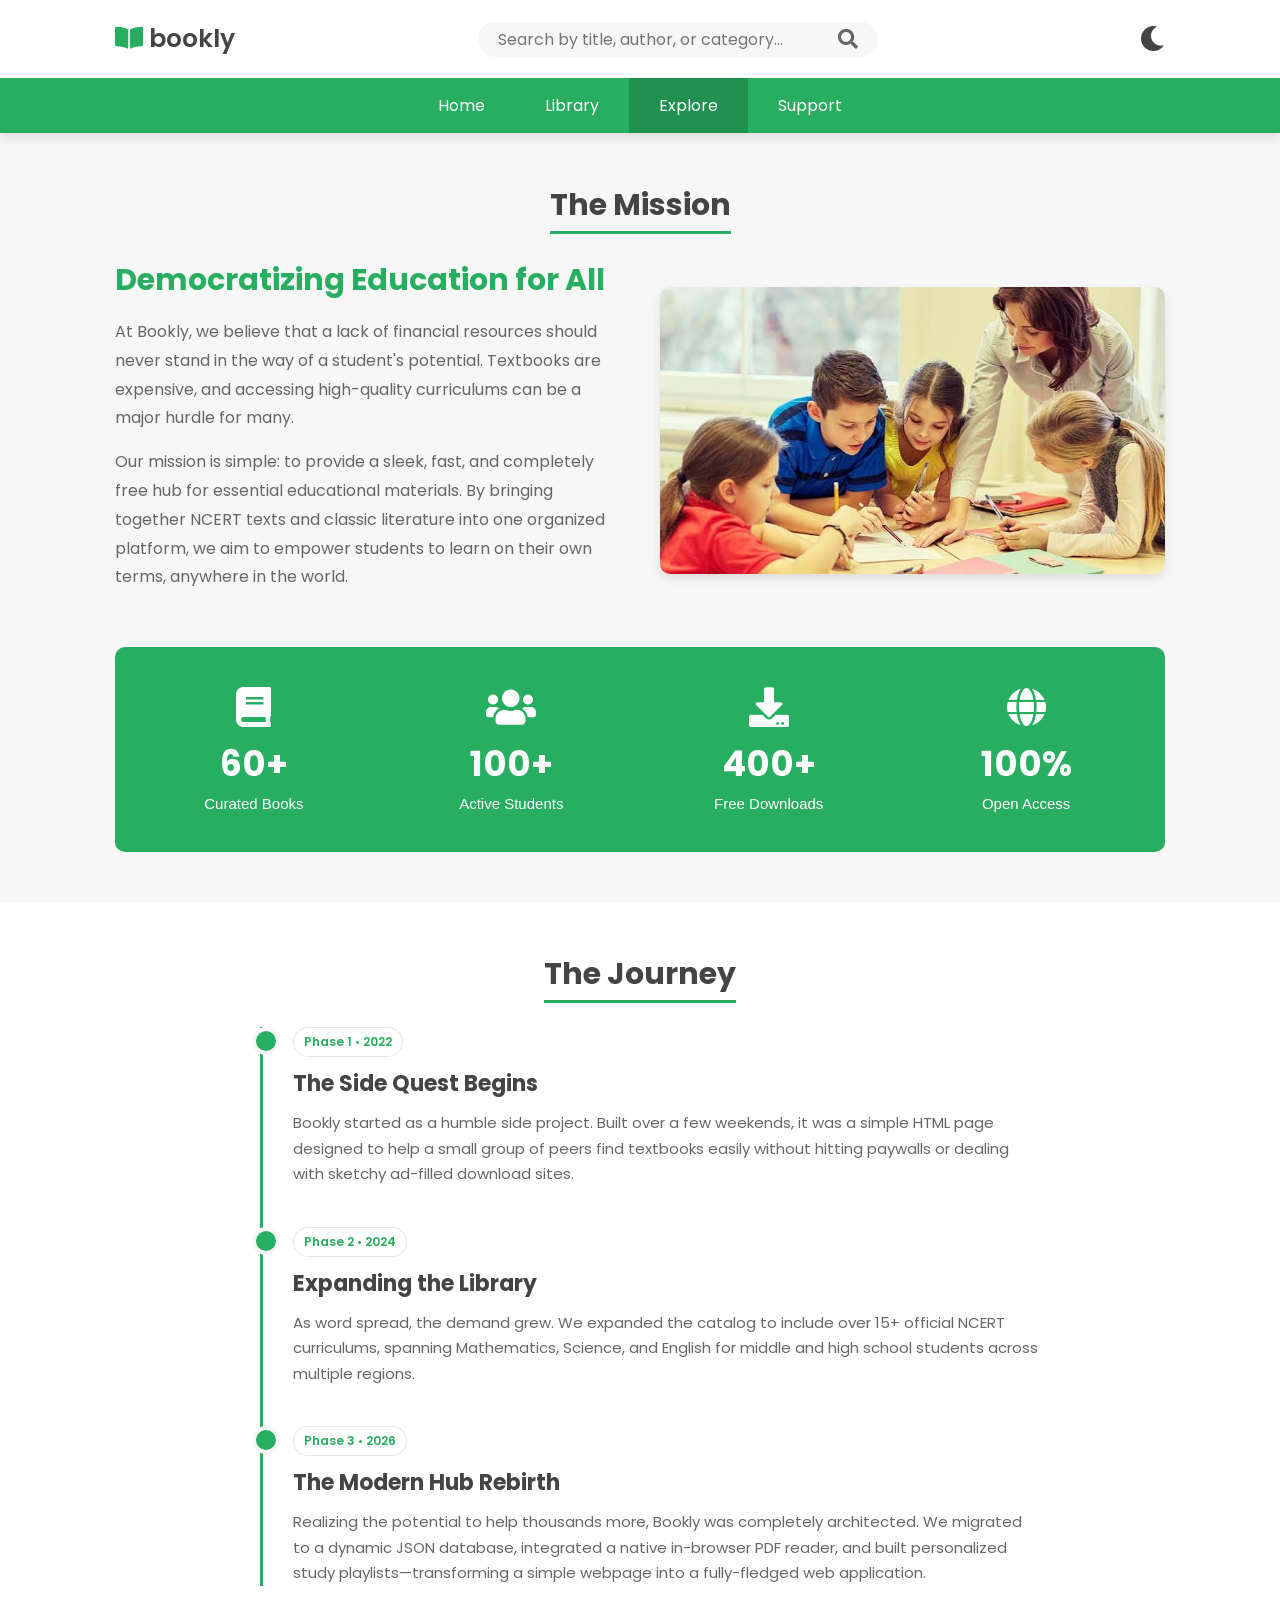
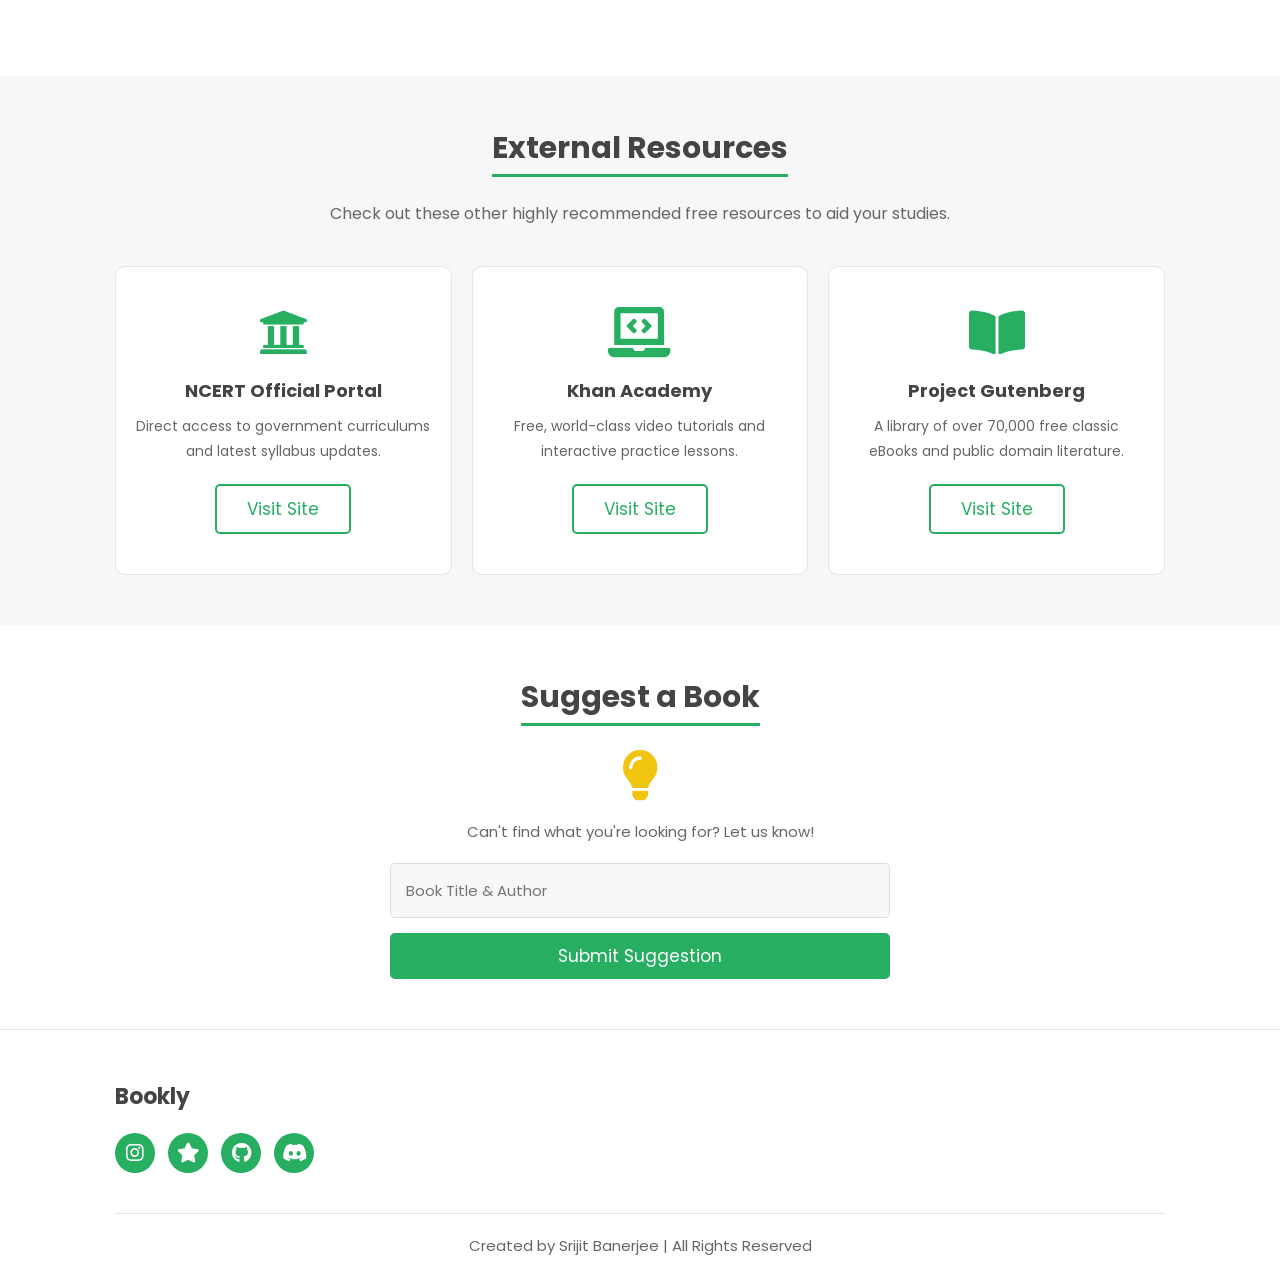
==== commit 277fbf4e: "Overall data update: images, social media links and details" ====
--- a/explore.html
+++ b/explore.html
@@ -41,24 +41,24 @@
                     <p>Our mission is simple: to provide a sleek, fast, and completely free hub for essential educational materials. By bringing together NCERT texts and classic literature into one organized platform, we aim to empower students to learn on their own terms, anywhere in the world.</p>
                 </div>
                 <div class="mission-image">
-                    <img src="https://placehold.co/600x400/27ae60/white?text=Students+Learning" alt="Our Mission">
+                    <img src="image/mission.jpg" alt="Our Mission">
                 </div>
             </div>
 
             <div class="stats-container">
                 <div class="stat-box">
                     <i class="fas fa-book"></i>
-                    <h3>17+</h3>
+                    <h3>60+</h3>
                     <p>Curated Books</p>
                 </div>
                 <div class="stat-box">
                     <i class="fas fa-users"></i>
-                    <h3>5,000+</h3>
+                    <h3>100+</h3>
                     <p>Active Students</p>
                 </div>
                 <div class="stat-box">
                     <i class="fas fa-download"></i>
-                    <h3>10k+</h3>
+                    <h3>400+</h3>
                     <p>Free Downloads</p>
                 </div>
                 <div class="stat-box">
@@ -74,17 +74,17 @@
             <div style="max-width: 800px; margin: 0 auto;">
                 <div class="timeline">
                     <div class="timeline-item">
-                        <span>Phase 1 • 2020</span>
+                        <span>Phase 1 • 2022</span>
                         <h3>The Side Quest Begins</h3>
                         <p>Bookly started as a humble side project. Built over a few weekends, it was a simple HTML page designed to help a small group of peers find textbooks easily without hitting paywalls or dealing with sketchy ad-filled download sites.</p>
                     </div>
                     <div class="timeline-item">
-                        <span>Phase 2 • 2022</span>
+                        <span>Phase 2 • 2024</span>
                         <h3>Expanding the Library</h3>
                         <p>As word spread, the demand grew. We expanded the catalog to include over 15+ official NCERT curriculums, spanning Mathematics, Science, and English for middle and high school students across multiple regions.</p>
                     </div>
                     <div class="timeline-item">
-                        <span>Phase 3 • 2024</span>
+                        <span>Phase 3 • 2026</span>
                         <h3>The Modern Hub Rebirth</h3>
                         <p>Realizing the potential to help thousands more, Bookly was completely architected. We migrated to a dynamic JSON database, integrated a native in-browser PDF reader, and built personalized study playlists—transforming a simple webpage into a fully-fledged web application.</p>
                     </div>
@@ -154,10 +154,10 @@
             <div class="box">
                 <h3>Bookly</h3>
                 <div class="social-icons">
-                    <a href="#"><i class="fab fa-instagram"></i></a>
-                    <a href="#" title="Stardance"><i class="fas fa-star"></i></a>
-                    <a href="#"><i class="fab fa-github"></i></a>
-                    <a href="#"><i class="fab fa-discord"></i></a>
+                    <a href="https://instagram.com/iamsrijitbanerjee/"><i class="fab fa-instagram"></i></a>
+                    <a href="https://stardance.hackclub.com/@iamsrijitbanerjee/" title="Stardance"><i class="fas fa-star"></i></a>
+                    <a href="https://github.com/iamsrijitbanerjee/" title="GitHub"><i class="fab fa-github"></i></a>
+                    <a href="https://discord.com/users/1263149257947615284" title="Discord"><i class="fab fa-discord"></i></a>
                 </div>
             </div>
         </div>
--- a/style.css
+++ b/style.css
@@ -125,4 +125,22 @@
 .timeline-item::before { content: ''; position: absolute; left: -4.1rem; top: 0; width: 2rem; height: 2rem; background: var(--green); border-radius: 50%; border: 4px solid var(--bg-color); }
 .timeline-item h3 { font-size: 2.2rem; color: var(--text-main); margin-bottom: 1rem; }
 .timeline-item span { display: inline-block; padding: 0.5rem 1rem; background: var(--card-bg); border: var(--border); border-radius: 5rem; font-size: 1.2rem; color: var(--green); margin-bottom: 1rem; font-weight: 600; }
-.timeline-item p { font-size: 1.5rem; color: var(--text-light); line-height: 1.7; }+.timeline-item p { font-size: 1.5rem; color: var(--text-light); line-height: 1.7; }
+
+/* ==========================================
+   --- SUPPORT PAGE SPECIFICS ---
+========================================== */
+.contact-cards { display: grid; grid-template-columns: repeat(auto-fit, minmax(25rem, 1fr)); gap: 2rem; margin-bottom: 5rem; }
+.contact-card { background: var(--card-bg); border: var(--border); border-radius: 1rem; padding: 3rem 2rem; text-align: center; box-shadow: var(--shadow); transition: transform 0.3s; }
+.contact-card:hover { transform: translateY(-5px); border-color: var(--green); }
+.contact-card i { font-size: 4rem; color: var(--green); margin-bottom: 1.5rem; }
+.contact-card h3 { font-size: 2rem; color: var(--text-main); margin-bottom: 1rem; }
+.contact-card p { font-size: 1.4rem; color: var(--text-light); }
+
+.faq-container { max-width: 80rem; margin: 0 auto 5rem; }
+.faq-container details { background: var(--card-bg); border: var(--border); border-radius: 0.5rem; margin-bottom: 1rem; overflow: hidden; }
+.faq-container summary { font-size: 1.6rem; color: var(--text-main); font-weight: 500; padding: 2rem; cursor: pointer; list-style: none; display: flex; justify-content: space-between; align-items: center; }
+.faq-container summary::-webkit-details-marker { display: none; }
+.faq-container summary::after { content: '\f078'; font-family: 'Font Awesome 5 Free'; font-weight: 900; color: var(--green); transition: transform 0.3s; }
+.faq-container details[open] summary::after { transform: rotate(180deg); }
+.faq-container details p { padding: 0 2rem 2rem; font-size: 1.4rem; color: var(--text-light); line-height: 1.8; border-top: 1px solid rgba(0,0,0,0.05); margin-top: 1rem; padding-top: 1.5rem; }
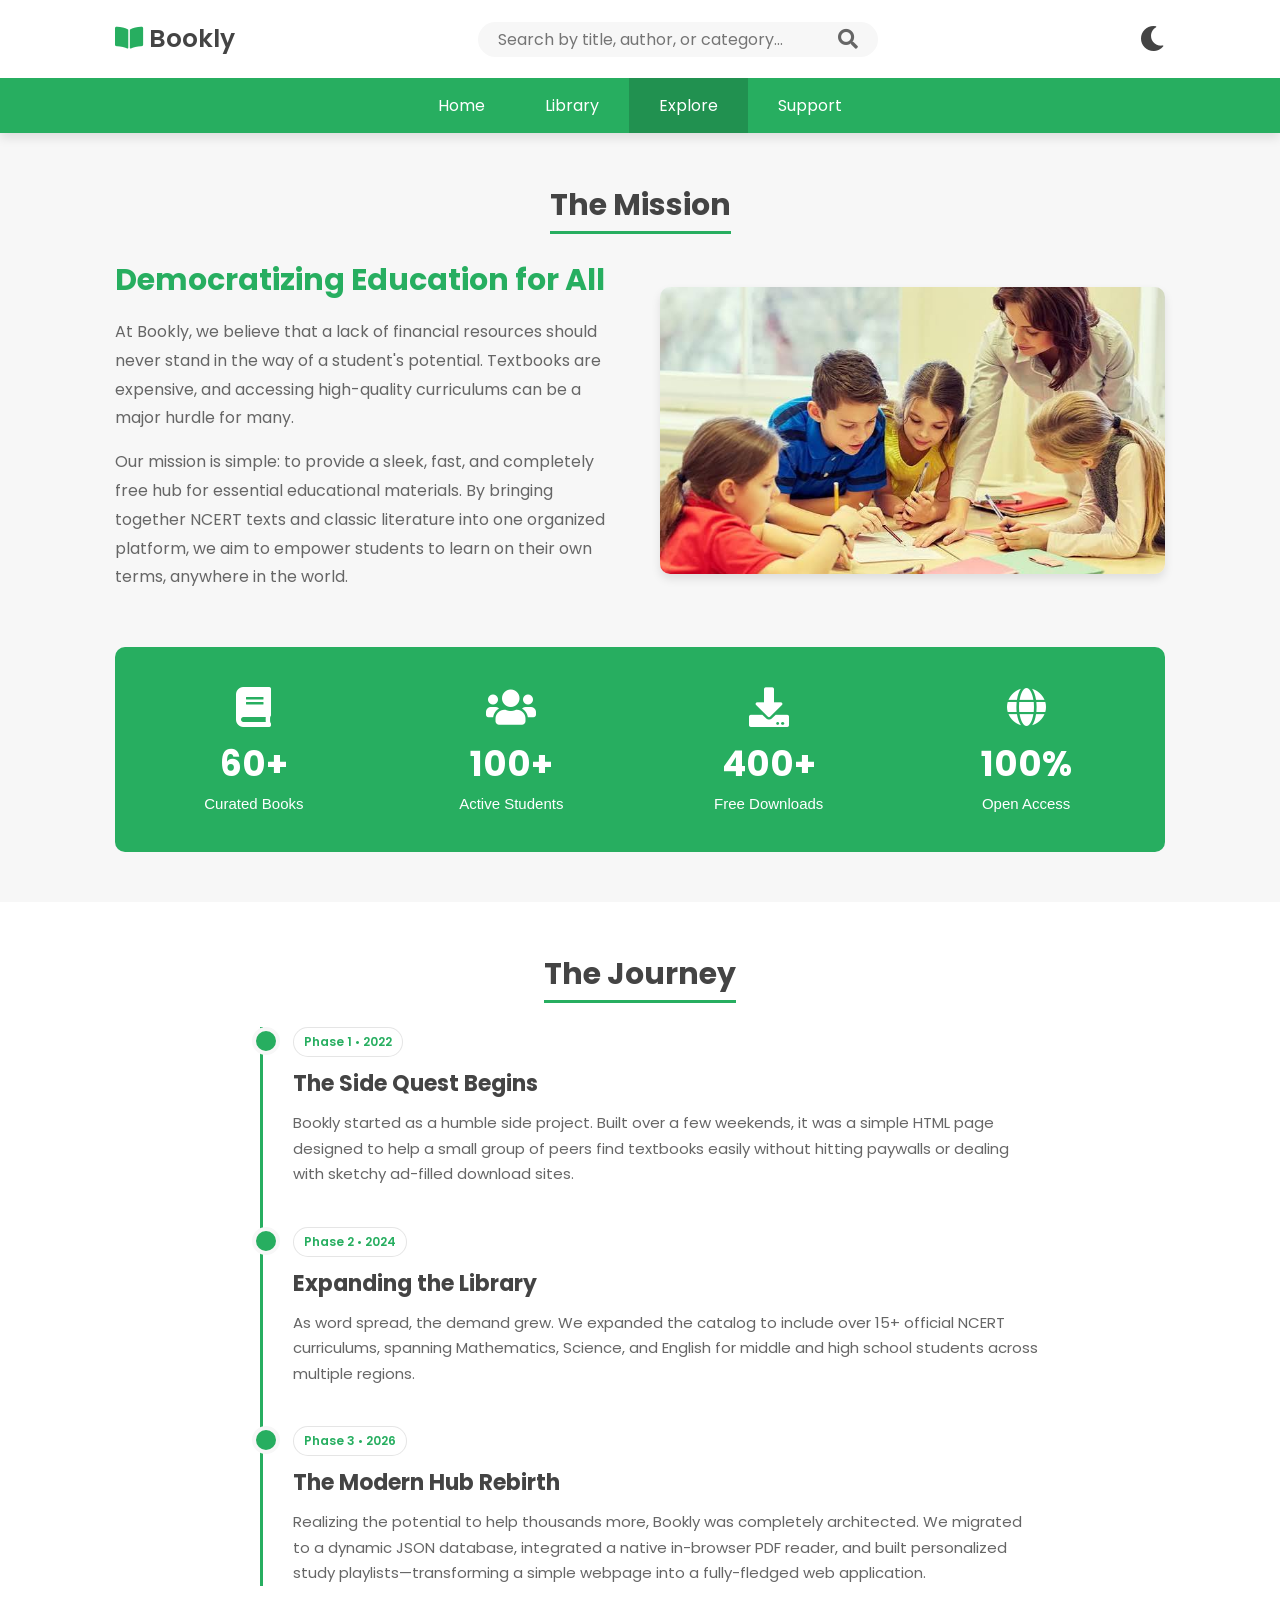
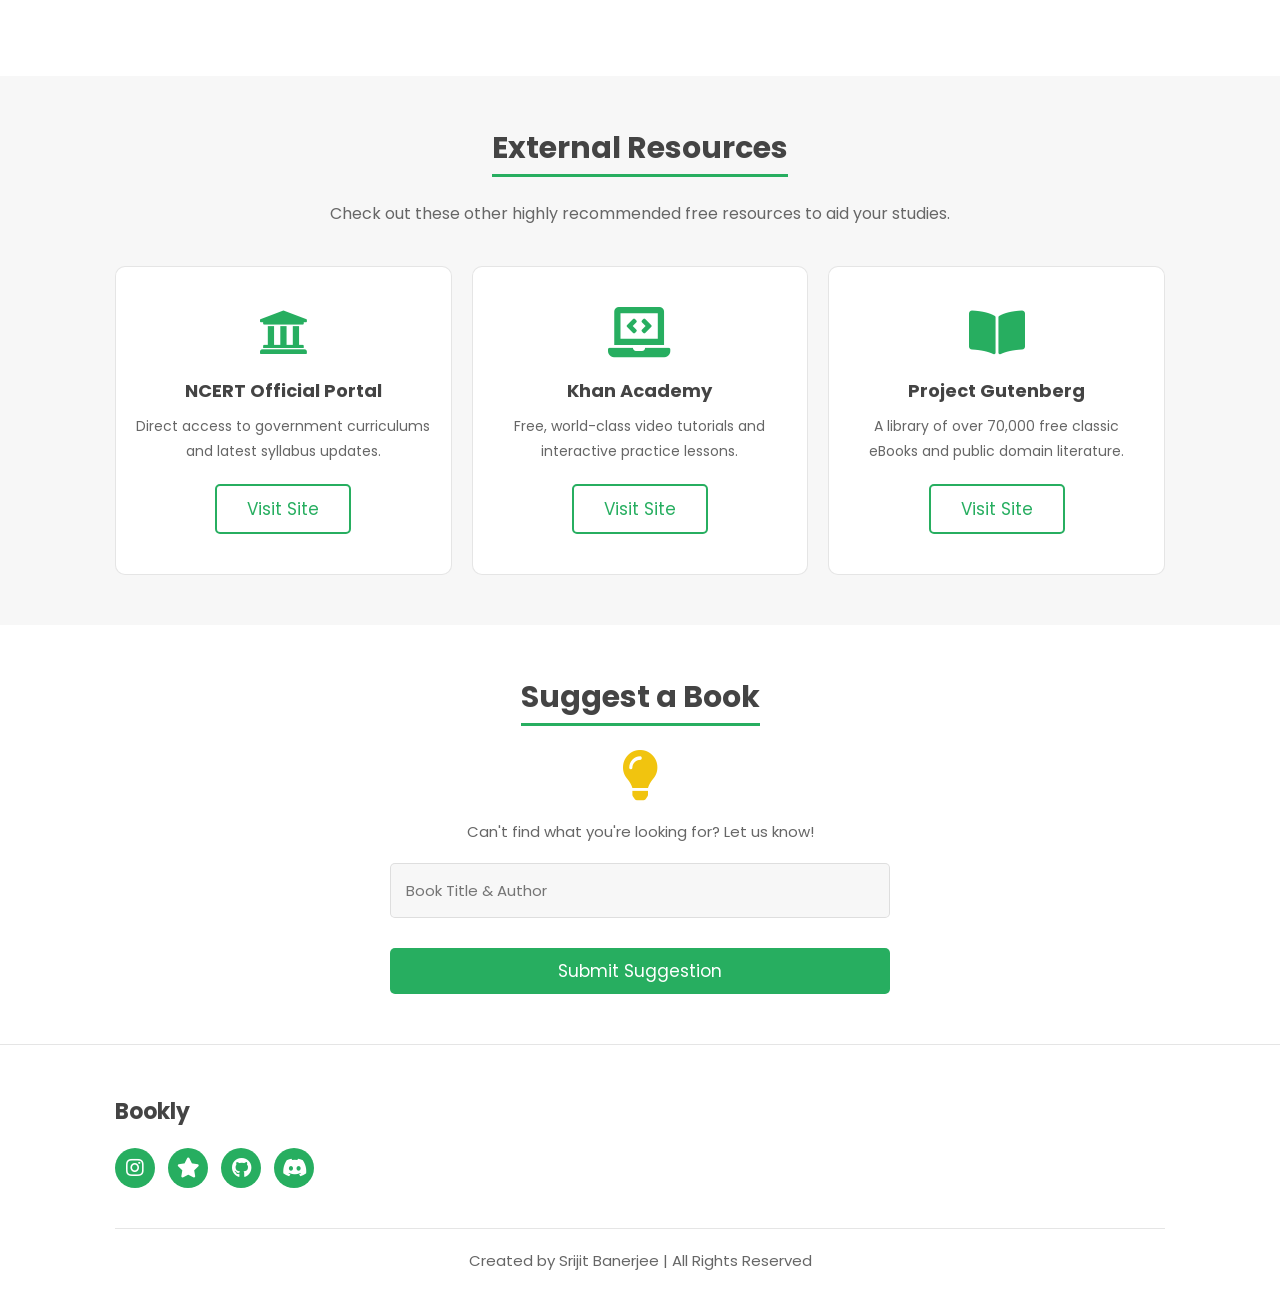
==== commit 70789dca: "Final polishing and Minor fixes" ====
--- a/explore.html
+++ b/explore.html
@@ -15,7 +15,7 @@
 
     <header class="header">
         <div class="header-1">
-            <a href="index.html" class="logo"><i class="fas fa-book-open"></i> bookly</a>
+            <a href="index.html" class="logo"><i class="fas fa-book-open"></i> Bookly</a>
             <form action="" class="search-form">
                 <input type="search" placeholder="Search by title, author, or category..." id="search-box">
                 <label for="search-box" class="fas fa-search"></label>
@@ -123,7 +123,7 @@
             <div style="max-width: 500px; margin: 0 auto; text-align: center;">
                 <i class="fas fa-lightbulb" style="font-size: 5rem; color: #f1c40f; margin-bottom: 2rem;"></i>
                 <p style="font-size: 1.5rem; color: var(--text-light); margin-bottom: 2rem;">Can't find what you're looking for? Let us know!</p>
-                <form action="#">
+                <form action="mailto:thisissrijitbanerjee@gmail.com" method="post" enctype="text/plain" style="display: flex; flex-direction: column; gap: 1.5rem;">
                     <input type="text" class="input-box" placeholder="Book Title & Author" required style="width: 100%; padding: 1.5rem; margin-bottom: 1.5rem; border: var(--border); border-radius: .5rem; background: var(--bg-color); color: var(--text-main); font-size: 1.5rem; outline: none;">
                     <input type="submit" value="Submit Suggestion" class="btn" style="width: 100%;">
                 </form>
